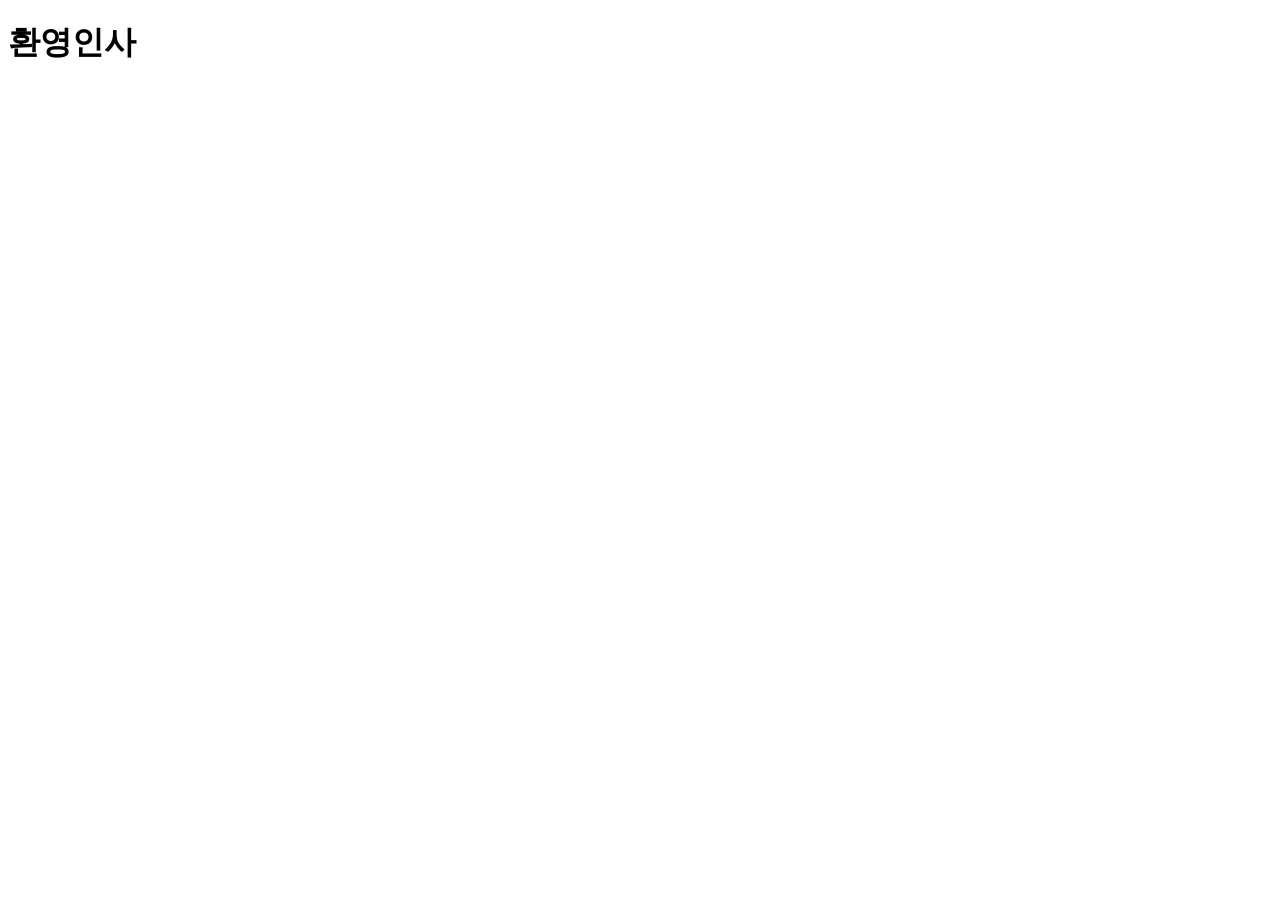
==== index.html @ 6e4f1d34 "첫 번째 index.html 과제" ====
<!DOCTYPE html>
<html lang="en">
<head>
    <meta charset="UTF-8">
    <meta name="viewport" content="width=device-width, initial-scale=1.0">
    <title>[과제] Project 구성과 index.html 생성</title>
</head>
<body>
    <h1>환영인사</h1>
</body>
</html>
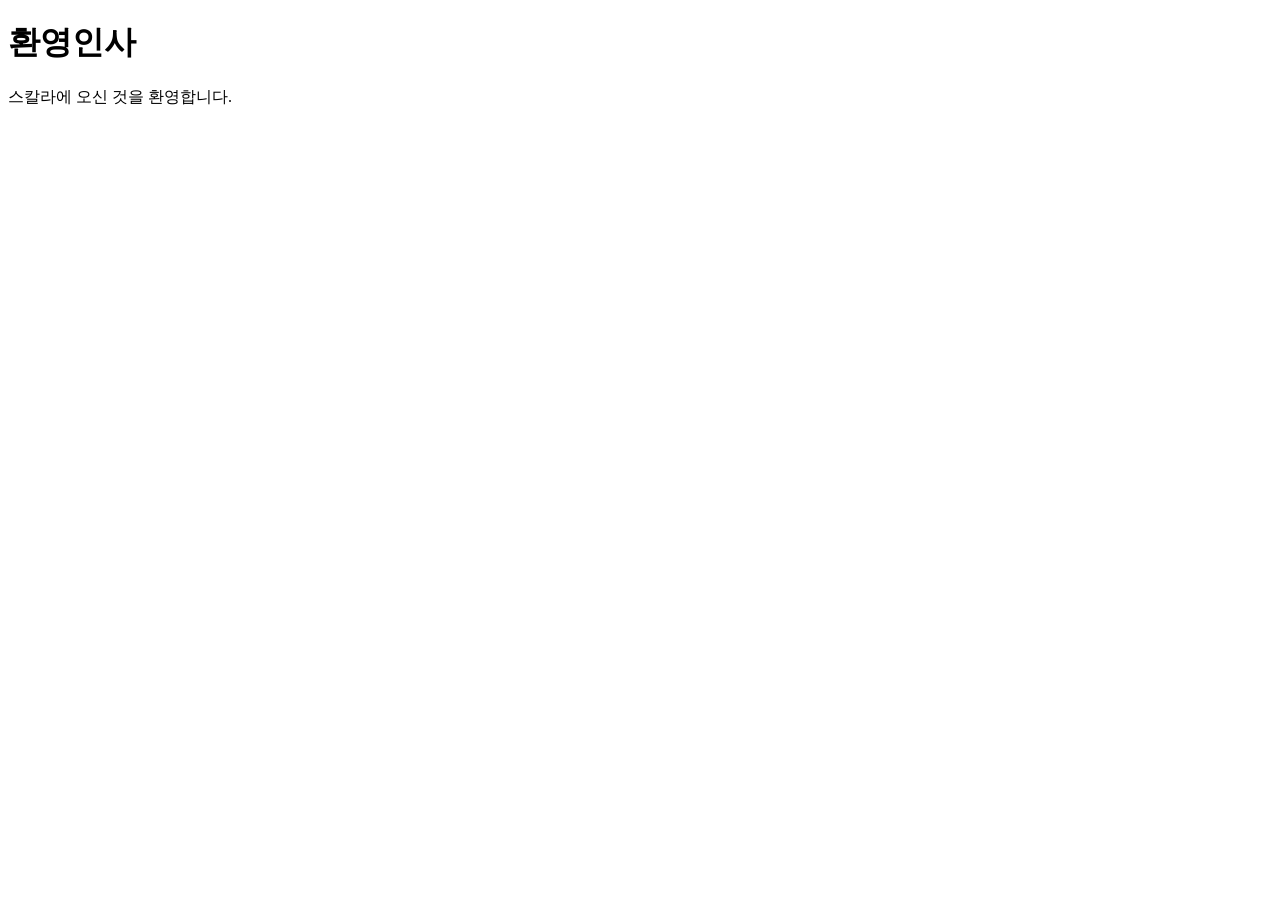
==== commit 26767464: "index.html 과제 완료" ====
--- a/index.html
+++ b/index.html
@@ -7,5 +7,6 @@
 </head>
 <body>
     <h1>환영인사</h1>
+    <p>스칼라에 오신 것을 환영합니다.</p>
 </body>
 </html>
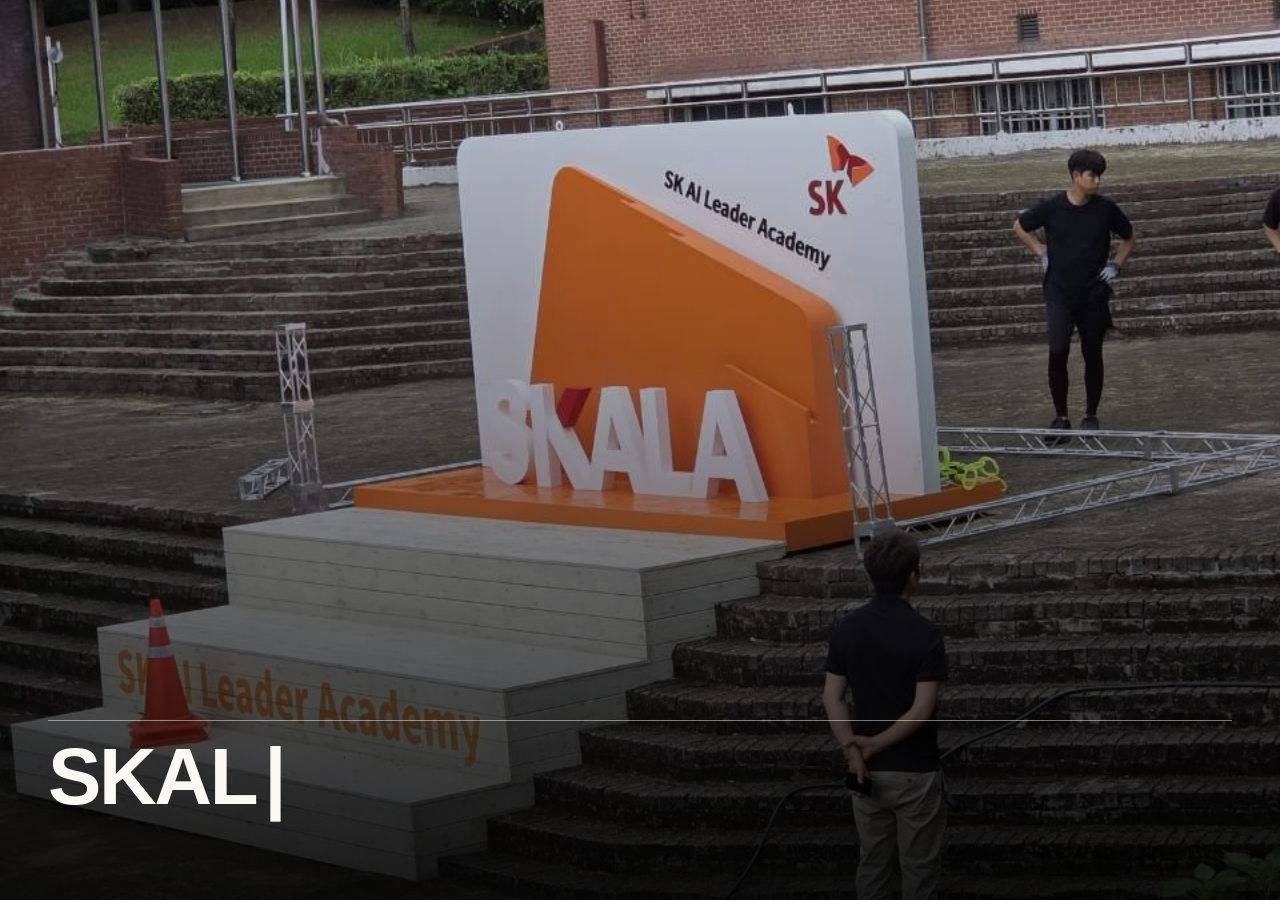
==== commit 01d68860: "두 번째 커밋" ====
--- a/index.html
+++ b/index.html
@@ -1,12 +1,71 @@
 <!DOCTYPE html>
-<html lang="en">
+<html lang="ko">
 <head>
     <meta charset="UTF-8">
     <meta name="viewport" content="width=device-width, initial-scale=1.0">
-    <title>[과제] Project 구성과 index.html 생성</title>
+    <title>SKALA - 메인</title>
+    <link rel="stylesheet" href="css/style.css">
 </head>
 <body>
-    <h1>환영인사</h1>
-    <p>스칼라에 오신 것을 환영합니다.</p>
+    <div class="stage">
+        <section id="hero-screen" class="hero-screen">
+            <div class="hero-image-wrap">
+                <img class="hero-bg-image" src="images/welcome.jpg" alt="SKALA 환영 이미지" width="960" height="1280">
+                <div class="hero-overlay"></div>
+            </div>
+            <div class="hero-bottom-bar">
+                <div class="hero-text">
+                    <h1 aria-label="SKALA"><span id="typewriter" aria-hidden="true"></span><span class="cursor" aria-hidden="true">|</span></h1>
+                    <p id="hero-sub" class="hero-sub">환영합니다.</p>
+                </div>
+                <button type="button" id="start-btn" class="hero-click">
+                    <span>시작하기</span>
+                    <span class="arrow" aria-hidden="true">&rarr;</span>
+                </button>
+            </div>
+        </section>
+
+        <section id="category-screen" class="category-screen">
+            <main id="categories" class="category-list">
+                <section class="category-item">
+                    <h3>소개합니다</h3>
+                    <p>진지함과 장난기 사이 어딘가입니다.
+해야 할 일에는 누구보다 진심이고, 사람들과는 편하게 웃는 걸 좋아합니다..</p>
+                    <a href="myProfile.html">바로가기</a>
+                </section>
+                <section class="category-item">
+                    <h3>내 강의 일정</h3>
+                    <p>월요일부터 금요일까지, SKALA의 강의 일정을 확인해보세요.</p>
+                    <span class="category-stat">이번 주 18개 강의</span>
+                    <a href="myClass.html">바로가기</a>
+                </section>
+                <section class="category-item">
+                    <h3>회원가입</h3>
+                    <p>SKALA-FRONT의 새로운 얼굴이 되어보세요.</p>
+                    <a href="signUp.html">바로가기</a>
+                </section>
+                
+                <section class="category-item">
+                    <h3>회원가입결과</h3>
+                    <p>방금 입력한 정보, 여기서 바로 확인하세요.</p>
+                    <span class="category-note">회원가입을 먼저 완료해야 결과를 볼 수 있어요</span>
+                    <a href="signUpResult.html">바로가기</a>
+                </section>
+                <section class="category-item">
+                    <h3>내 여행지</h3>
+                    <p>다녀온 곳들을 모아둔 여행 기록입니다.</p>
+                    <span class="category-stat">6곳의 기록</span>
+                    <a href="myTrip.html">바로가기</a>
+                </section>
+            </main>
+
+            <footer class="site-footer">
+                <button type="button" id="replay-intro-btn" class="replay-intro-btn">인트로 다시 보기</button>
+                <p>&copy; 2026 SKALA</p>
+            </footer>
+        </section>
+    </div>
+
+    <script src="js/script.js"></script>
 </body>
-</html>+</html>
--- a/css/style.css
+++ b/css/style.css
@@ -0,0 +1,1372 @@
+:root {
+    --bg: #FFFFFF;
+    --bg-alt: #F2F1EE;
+    --surface: #FFFFFF;
+    --text: #111111;
+    --text-muted: #6B6B6B;
+    --accent: #E8402E;
+    --accent-dark: #C22F20;
+    --border: #E4E2DE;
+    --on-accent: #FFFFFF;
+}
+
+* {
+    box-sizing: border-box;
+}
+
+html, body {
+    height: 100%;
+}
+
+body {
+    margin: 0;
+    background: var(--bg);
+    color: var(--text);
+    font-family: -apple-system, "Helvetica Neue", "Segoe UI", "Malgun Gothic", sans-serif;
+    line-height: 1.5;
+    display: flex;
+    flex-direction: column;
+    min-height: 100%;
+}
+
+a {
+    color: var(--accent-dark);
+    text-decoration: none;
+}
+
+a:hover {
+    text-decoration: underline;
+}
+
+/* 접근성: 키보드 포커스 표시 */
+a:focus-visible,
+button:focus-visible,
+input:focus-visible,
+select:focus-visible,
+textarea:focus-visible {
+    outline: 2px solid var(--accent);
+    outline-offset: 2px;
+}
+
+/* 접근성: 모션 최소화 설정 시 애니메이션/전환 축소 */
+@media (prefers-reduced-motion: reduce) {
+    *,
+    *::before,
+    *::after {
+        animation-duration: 0.001ms !important;
+        animation-iteration-count: 1 !important;
+        transition-duration: 0.001ms !important;
+        scroll-behavior: auto !important;
+    }
+}
+
+/* 공통 상단 네비게이션 (index.html 제외 5개 페이지) : 좌측 메인 로고 + 우측 링크 */
+.site-nav {
+    flex: 0 0 auto;
+    position: sticky;
+    top: 0;
+    z-index: 10;
+    display: flex;
+    align-items: center;
+    justify-content: space-between;
+    gap: 1.5rem;
+    padding: 0.75rem 2rem;
+    background: var(--surface);
+    border-bottom: 1px solid var(--border);
+}
+
+.nav-brand {
+    font-weight: 800;
+    font-size: 1.15rem;
+    letter-spacing: 0.02em;
+    color: var(--accent);
+}
+
+.nav-links {
+    list-style: none;
+    display: flex;
+    gap: 1.5rem;
+    margin: 0;
+    padding: 0;
+}
+
+.site-nav a {
+    color: var(--text);
+    font-weight: 600;
+    display: inline-flex;
+    align-items: center;
+    min-height: 44px; /* 터치 영역 확보 */
+}
+
+.site-nav a[aria-current="page"] {
+    color: var(--accent);
+}
+
+.nav-toggle {
+    display: none;
+    flex-direction: column;
+    justify-content: center;
+    gap: 5px;
+    width: 44px;
+    height: 44px;
+    padding: 10px;
+    background: none;
+    border: 1px solid var(--border);
+    cursor: pointer;
+}
+
+.nav-toggle span {
+    display: block;
+    width: 100%;
+    height: 2px;
+    background: var(--text);
+}
+
+/* 히어로 화면 / 카테고리 화면을 같은 자리에 겹쳐서 전환(crossfade) */
+.stage {
+    position: relative;
+    display: grid;
+    flex: 1 1 auto;
+    min-height: 0;
+}
+
+.stage > section {
+    grid-area: 1 / 1;
+    height: 100%;
+    min-height: 100%;
+}
+
+/* 히어로 화면: 기본값은 숨김 상태 - JS가 켜졌을 때만 인트로로 덮어씌움(JS 미동작 시에도 카테고리 화면이 항상 보이도록) */
+.hero-screen {
+    position: relative;
+    display: flex;
+    align-items: flex-end;
+    overflow: hidden;
+    opacity: 0;
+    transform: translateY(0);
+    pointer-events: none;
+    transition: opacity 0.6s ease, transform 0.6s ease;
+    z-index: 2;
+}
+
+.hero-image-wrap {
+    position: absolute;
+    inset: 0;
+    overflow: hidden;
+}
+
+.hero-bg-image {
+    width: 100%;
+    height: 100%;
+    object-fit: cover;
+    display: block;
+}
+
+.hero-overlay {
+    position: absolute;
+    inset: 0;
+    background: linear-gradient(to top, rgba(0, 0, 0, 0.88) 0%, rgba(0, 0, 0, 0.35) 55%, rgba(0, 0, 0, 0.1) 100%);
+}
+
+.hero-bottom-bar {
+    position: relative;
+    z-index: 1;
+    width: 100%;
+    display: flex;
+    align-items: flex-end;
+    justify-content: space-between;
+    gap: 2rem;
+    padding: 0 3rem 3rem;
+}
+
+.hero-bottom-bar::before {
+    content: '';
+    position: absolute;
+    top: -1rem;
+    left: 3rem;
+    right: 3rem;
+    height: 1px;
+    background: rgba(255, 255, 255, 0.45);
+}
+
+.hero-text {
+    color: #FBF9F3;
+}
+
+.hero-text h1 {
+    margin: 0;
+    font-size: 5rem;
+    font-weight: 800;
+    letter-spacing: -0.03em;
+    line-height: 1.02;
+}
+
+.cursor {
+    display: inline-block;
+    margin-left: 0.1em;
+    animation: blink 0.9s step-end infinite;
+}
+
+@keyframes blink {
+    0%, 49% { opacity: 1; }
+    50%, 100% { opacity: 0; }
+}
+
+.hero-sub {
+    margin: 0.5rem 0 0;
+    font-size: 1.1rem;
+    font-weight: 400;
+    color: rgba(251, 249, 243, 0.85);
+    opacity: 0;
+    transform: translateY(8px);
+    transition: opacity 0.6s ease, transform 0.6s ease;
+}
+
+.hero-sub.visible {
+    opacity: 1;
+    transform: translateY(0);
+}
+
+.hero-click {
+    flex-shrink: 0;
+    display: flex;
+    align-items: center;
+    gap: 0.5rem;
+    background: none;
+    border: none;
+    color: #FBF9F3;
+    font-size: 1rem;
+    font-weight: 600;
+    cursor: pointer;
+    padding: 0;
+    opacity: 0;
+    transform: translateY(8px);
+    transition: opacity 0.6s ease, transform 0.6s ease, color 0.2s ease;
+}
+
+.hero-click.visible {
+    opacity: 1;
+    transform: translateY(0);
+}
+
+.hero-click:hover {
+    color: var(--accent);
+}
+
+.hero-click .arrow {
+    transition: transform 0.2s ease;
+}
+
+.hero-click:hover .arrow {
+    transform: translateX(4px);
+}
+
+/* 카테고리 화면: 기본값이 곧 "도착 화면" - JS 없이도 바로 이용 가능 */
+.category-screen {
+    display: flex;
+    flex-direction: column;
+    justify-content: flex-start;
+    overflow-y: auto;
+    opacity: 1;
+    transform: translateY(0);
+    pointer-events: auto;
+    transition: opacity 0.6s ease, transform 0.6s ease;
+    z-index: 1;
+}
+
+/* JS가 인트로를 재생 중일 때만 히어로를 위에 덮어씌우고 카테고리를 잠시 가림 */
+.stage.intro-active .hero-screen {
+    opacity: 1;
+    pointer-events: auto;
+    z-index: 2;
+}
+
+.stage.intro-active .category-screen {
+    opacity: 0;
+    transform: translateY(24px);
+    pointer-events: none;
+}
+
+.category-list {
+    display: flex;
+    flex-direction: column;
+    gap: 1.5rem;
+    padding: 3rem;
+    max-width: 760px;
+    margin: 0 auto;
+    width: 100%;
+}
+
+.category-item {
+    width: 100%;
+    background: var(--surface);
+    border: 1px solid var(--border);
+    border-top: 3px solid var(--accent);
+    border-radius: 0;
+    padding: 1.75rem;
+    opacity: 1;
+    transform: translateY(0);
+    transition: opacity 0.5s ease, transform 0.5s ease;
+}
+
+/* 인트로 재생 중에만 카드를 숨겨뒀다가, intro-active가 풀리는 순간 revealed의 순서 지연과 함께 하나씩 나타나게 함 */
+.stage.intro-active .category-item {
+    opacity: 0;
+    transform: translateY(16px);
+}
+
+.category-list.revealed .category-item:nth-child(1) { transition-delay: 0.15s; }
+.category-list.revealed .category-item:nth-child(2) { transition-delay: 0.3s; }
+.category-list.revealed .category-item:nth-child(3) { transition-delay: 0.45s; }
+.category-list.revealed .category-item:nth-child(4) { transition-delay: 0.6s; }
+.category-list.revealed .category-item:nth-child(5) { transition-delay: 0.75s; }
+
+.category-item h3 {
+    margin-top: 0;
+    font-size: 1.15rem;
+    font-weight: 800;
+    letter-spacing: -0.01em;
+    color: var(--text);
+}
+
+.category-item p {
+    color: var(--text-muted);
+    min-height: 2.5rem;
+}
+
+.category-item a {
+    font-weight: 600;
+    color: var(--accent-dark);
+}
+
+.category-note {
+    display: block;
+    margin: 0.4rem 0 0.75rem;
+    font-size: 0.8rem;
+    font-style: italic;
+    color: var(--text-muted);
+}
+
+/* 푸터 */
+.site-footer {
+    text-align: center;
+    padding: 1.5rem;
+    color: var(--text-muted);
+}
+
+.replay-intro-btn {
+    display: inline-block;
+    margin-bottom: 0.5rem;
+    background: none;
+    border: none;
+    color: var(--text-muted);
+    font-size: 0.85rem;
+    text-decoration: underline;
+    cursor: pointer;
+    padding: 0.25rem;
+}
+
+.replay-intro-btn:hover {
+    color: var(--accent);
+}
+
+/* 모바일 대응 */
+@media (max-width: 768px) {
+    .site-nav {
+        padding: 0.75rem 1rem;
+    }
+
+    .nav-toggle {
+        display: flex;
+    }
+
+    .nav-links {
+        display: none;
+        flex-direction: column;
+        gap: 0;
+        position: absolute;
+        top: 100%;
+        left: 0;
+        right: 0;
+        background: var(--surface);
+        border-bottom: 1px solid var(--border);
+        padding: 0.5rem 0;
+    }
+
+    .nav-links.open {
+        display: flex;
+    }
+
+    .nav-links li {
+        width: 100%;
+    }
+
+    .site-nav a {
+        width: 100%;
+        padding: 0.85rem 1.5rem;
+    }
+
+    .hero-bottom-bar {
+        flex-direction: column;
+        align-items: flex-start;
+        gap: 1rem;
+        padding: 0 1.25rem 1.5rem;
+    }
+
+    .hero-bottom-bar::before {
+        left: 1.25rem;
+        right: 1.25rem;
+    }
+
+    .hero-text h1 {
+        font-size: 2.75rem;
+    }
+
+    .category-list {
+        padding: 1.25rem;
+        gap: 1rem;
+    }
+
+    .category-item {
+        padding: 1.25rem;
+    }
+}
+
+@media (max-width: 420px) {
+    .hero-text h1 {
+        font-size: 2.1rem;
+    }
+}
+
+/* 내소개: 풀페이지 스크롤 스냅 */
+.profile-scroll {
+    flex: 1 1 auto;
+    min-height: 0;
+    overflow-y: scroll;
+    scroll-snap-type: y mandatory;
+    scroll-behavior: smooth;
+}
+
+/* 현재 스크롤 위치를 알려주는 섹션 점 네비게이션 */
+.section-dots {
+    position: fixed;
+    right: 1.5rem;
+    top: 50%;
+    transform: translateY(-50%);
+    z-index: 6;
+    display: flex;
+    flex-direction: column;
+    gap: 0.5rem;
+}
+
+.section-dots a {
+    display: flex;
+    align-items: center;
+    justify-content: center;
+    width: 20px;
+    height: 20px;
+}
+
+.section-dots a .dot {
+    display: block;
+    width: 8px;
+    height: 8px;
+    background: var(--surface);
+    border: 1px solid var(--border);
+    transition: background 0.2s ease, transform 0.2s ease, border-color 0.2s ease;
+}
+
+.section-dots a:hover .dot {
+    border-color: var(--text-muted);
+}
+
+.section-dots a.active .dot {
+    background: var(--accent);
+    border-color: var(--accent);
+    transform: scale(1.35);
+}
+
+@media (max-width: 900px) {
+    .section-dots {
+        display: none;
+    }
+}
+
+.profile-section {
+    height: 100%;
+    min-height: 100%;
+    scroll-snap-align: start;
+    display: flex;
+    flex-direction: column;
+    justify-content: center;
+    padding: 3rem;
+    border-bottom: 1px solid var(--border);
+}
+
+.profile-section:nth-child(even) {
+    background: var(--bg-alt);
+}
+
+.section-index {
+    display: inline-block;
+    color: var(--accent);
+    font-weight: 600;
+    font-size: 0.95rem;
+    letter-spacing: 0.18em;
+    padding-bottom: 0.5rem;
+    margin-bottom: 1.25rem;
+    border-bottom: 1px solid rgba(232, 64, 46, 0.35);
+}
+
+.profile-section-inner {
+    max-width: 640px;
+    margin: 0 auto;
+    width: 100%;
+}
+
+.profile-section h2 {
+    margin: 0 0 1rem;
+    font-size: 2.4rem;
+    font-weight: 800;
+    letter-spacing: -0.01em;
+}
+
+.profile-section p {
+    color: var(--text-muted);
+    font-size: 1.05rem;
+}
+
+.profile-photo {
+    width: 140px;
+    height: 140px;
+    border-radius: 0;
+    border: 1px solid var(--border);
+    background: var(--surface);
+    object-fit: cover;
+    display: block;
+    margin-bottom: 1.5rem;
+}
+
+.profile-section-inner--split {
+    max-width: 1100px;
+    margin: 0 auto;
+    display: flex;
+    align-items: center;
+    gap: 3rem;
+}
+
+.profile-section-text {
+    flex: 1 1 380px;
+    min-width: 0;
+}
+
+.section-photo {
+    flex: 1 1 420px;
+    width: 420px;
+    height: 420px;
+    max-width: 45vw;
+    object-fit: cover;
+    border-radius: 0;
+    border: 1px solid var(--border);
+    box-shadow: 0 20px 40px -16px rgba(0, 0, 0, 0.6);
+}
+
+@media (max-width: 768px) {
+    .profile-section-inner--split {
+        flex-direction: column-reverse;
+        gap: 1.5rem;
+    }
+
+    .section-photo {
+        width: 100%;
+        max-width: 100%;
+        height: 320px;
+    }
+}
+
+.sub-label {
+    margin: 1.25rem 0 0.6rem;
+    font-size: 0.95rem;
+    font-weight: 700;
+    color: var(--text-muted);
+    text-transform: uppercase;
+    letter-spacing: 0.05em;
+}
+
+.sub-label:first-of-type {
+    margin-top: 0.5rem;
+}
+
+.tag-list {
+    list-style: none;
+    display: flex;
+    flex-wrap: wrap;
+    gap: 0.5rem 1.5rem;
+    padding: 0;
+    margin: 0;
+}
+
+.tag-list li {
+    padding: 0 0 0.2rem;
+    border: none;
+    border-bottom: 2px solid var(--border);
+    background: none;
+    border-radius: 0;
+    color: var(--text);
+    font-size: 0.95rem;
+}
+
+.memory-tags li::before {
+    content: '\2022';
+    display: inline-block;
+    margin-right: 0.4rem;
+    opacity: 0.5;
+}
+
+.memory-tags li.tag-active {
+    background: none;
+    border-bottom-color: var(--accent);
+    color: var(--accent);
+    font-weight: 700;
+}
+
+.memory-tags li.tag-active::before {
+    opacity: 0.85;
+}
+
+.timeline-list,
+.contact-list {
+    list-style: none;
+    padding: 0;
+    margin: 0;
+    display: flex;
+    flex-direction: column;
+    gap: 1rem;
+}
+
+.timeline-list li,
+.contact-list li {
+    border-left: 3px solid var(--accent);
+    padding-left: 1rem;
+}
+
+.timeline-list strong,
+.contact-list strong {
+    display: block;
+    color: var(--text);
+}
+
+.timeline-list span,
+.contact-list span {
+    color: var(--text-muted);
+}
+
+@media (max-width: 768px) {
+    .profile-section {
+        padding: 2rem 1.25rem;
+    }
+
+    .profile-section h2 {
+        font-size: 1.6rem;
+    }
+}
+
+/* 내 강의 일정 */
+.class-page {
+    max-width: 1000px;
+    margin: 0 auto;
+    padding: 3rem 2rem;
+    width: 100%;
+}
+
+.class-header {
+    text-align: center;
+    margin-bottom: 1.5rem;
+}
+
+.class-header h1 {
+    margin: 0 0 0.5rem;
+    font-size: 2.5rem;
+    font-weight: 800;
+    letter-spacing: -0.01em;
+}
+
+.class-header p {
+    color: var(--text-muted);
+    margin: 0;
+}
+
+.legend {
+    list-style: none;
+    display: flex;
+    justify-content: center;
+    flex-wrap: wrap;
+    gap: 1.5rem;
+    padding: 0;
+    margin: 0 0 1.25rem;
+}
+
+.legend li {
+    display: flex;
+    align-items: center;
+    gap: 0.45rem;
+    color: var(--text-muted);
+    font-size: 0.85rem;
+}
+
+.legend-dot {
+    width: 0.7rem;
+    height: 0.7rem;
+    border-radius: 0;
+    border: 1px solid var(--border);
+}
+
+.scroll-hint {
+    display: block;
+    text-align: right;
+    color: var(--text-muted);
+    font-size: 0.85rem;
+    margin: 0 0 0.5rem;
+}
+
+/* 시간표(min-width:840px)가 여유 있게 들어가는 너비부터 힌트를 숨김 */
+@media (min-width: 921px) {
+    .scroll-hint {
+        display: none;
+    }
+}
+
+.table-scroll {
+    overflow-x: auto;
+    padding: 0.5rem 0 1rem;
+}
+
+.schedule-table {
+    width: 100%;
+    min-width: 840px;
+    border-collapse: separate;
+    border-spacing: 12px 8px;
+    background: transparent;
+}
+
+.schedule-table th,
+.schedule-table td {
+    border: none;
+    padding: 0.9rem 0.75rem;
+    text-align: center;
+    vertical-align: middle;
+    font-size: 0.9rem;
+    line-height: 1.4;
+}
+
+.schedule-table thead th {
+    background: var(--accent);
+    color: var(--on-accent);
+    font-weight: 600;
+    white-space: nowrap;
+    border-radius: 0;
+}
+
+.schedule-table thead th.today-header {
+    background: var(--accent-dark);
+}
+
+.schedule-table thead th.today-header::after {
+    content: '오늘';
+    display: block;
+    font-size: 0.65rem;
+    font-weight: 600;
+    opacity: 0.85;
+    margin-top: 0.15rem;
+}
+
+.schedule-table tbody th {
+    background: transparent;
+    color: var(--text-muted);
+    font-weight: 600;
+    white-space: nowrap;
+    text-align: right;
+    padding-right: 1rem;
+}
+
+.schedule-table tbody td.course {
+    background: var(--surface);
+    border-radius: 0;
+    box-shadow: 0 4px 12px rgba(0, 0, 0, 0.35);
+}
+
+.course-dev {
+    border-left: 4px solid #2E7BC4 !important;
+}
+
+.course-theory {
+    border-left: 4px solid #C97A1F !important;
+}
+
+.course-project {
+    border-left: 4px solid #7B4FC9 !important;
+}
+
+.legend .course-dev,
+.legend .course-theory,
+.legend .course-project {
+    border-left: none;
+}
+
+.legend .course-dev { background: #2E7BC4; }
+.legend .course-theory { background: #C97A1F; }
+.legend .course-project { background: #7B4FC9; }
+
+.lunch-time {
+    background: var(--bg-alt);
+    border: 2px dashed var(--accent);
+    border-radius: 0;
+    color: var(--accent);
+    font-weight: 700;
+}
+
+.empty-slot {
+    background: transparent;
+    box-shadow: none;
+    border: 1px dashed var(--border);
+    border-radius: 0;
+}
+
+.course.active-class {
+    position: relative;
+    border: 2px solid var(--accent);
+    animation: schedule-glow 2s ease-out infinite;
+}
+
+.course.active-class::after {
+    content: '지금 수업';
+    position: absolute;
+    top: -0.6rem;
+    right: 0.5rem;
+    background: var(--accent);
+    color: var(--on-accent);
+    font-size: 0.7rem;
+    font-weight: 700;
+    padding: 0.15rem 0.5rem;
+    border-radius: 0;
+}
+
+@keyframes schedule-glow {
+    0% { box-shadow: 0 4px 12px rgba(0, 0, 0, 0.35), 0 0 0 0 rgba(232, 64, 46, 0.45); }
+    70% { box-shadow: 0 4px 12px rgba(0, 0, 0, 0.35), 0 0 0 10px rgba(232, 64, 46, 0); }
+    100% { box-shadow: 0 4px 12px rgba(0, 0, 0, 0.35), 0 0 0 0 rgba(232, 64, 46, 0); }
+}
+
+@media (max-width: 768px) {
+    .class-page {
+        padding: 2rem 1.25rem;
+    }
+}
+
+/* 회원가입 */
+.form-page {
+    max-width: 760px;
+    margin: 0 auto;
+    padding: 3rem 2rem;
+    width: 100%;
+}
+
+.form-header {
+    text-align: center;
+    margin-bottom: 2rem;
+}
+
+.form-header h1 {
+    margin: 0 0 0.5rem;
+    font-size: 2.5rem;
+    font-weight: 800;
+    letter-spacing: -0.01em;
+}
+
+.form-header p {
+    color: var(--text-muted);
+    margin: 0;
+}
+
+.signup-form fieldset {
+    border: 1px solid var(--border);
+    border-radius: 0;
+    padding: 1.75rem;
+    margin: 0 0 2rem;
+}
+
+.signup-form legend {
+    font-weight: 700;
+    font-size: 1rem;
+    padding: 0 0.5rem;
+    color: var(--text);
+}
+
+.form-row {
+    display: flex;
+    flex-direction: column;
+    gap: 0.4rem;
+    max-width: 420px;
+    margin-bottom: 1.25rem;
+}
+
+.form-row:last-child {
+    margin-bottom: 0;
+}
+
+.form-row label,
+.row-label {
+    font-weight: 600;
+    font-size: 0.9rem;
+    color: var(--text);
+}
+
+.required-mark {
+    font-size: 0.75rem;
+    font-weight: 600;
+    color: var(--accent);
+    margin-left: 0.5rem;
+}
+
+.field-error {
+    display: block;
+    font-size: 0.8rem;
+    font-weight: 600;
+    color: var(--accent);
+    margin-top: 0.3rem;
+}
+
+input[type="text"],
+input[type="password"],
+input[type="tel"],
+input[type="date"],
+select,
+textarea {
+    width: 100%;
+    padding: 0.65rem 0.75rem;
+    border: 1px solid var(--border);
+    border-radius: 0;
+    background: var(--surface);
+    color: var(--text);
+    font-size: 0.95rem;
+    font-family: inherit;
+}
+
+input:focus,
+select:focus,
+textarea:focus {
+    outline: 2px solid var(--accent);
+    outline-offset: 1px;
+    border-color: var(--accent);
+}
+
+textarea {
+    min-height: 110px;
+    resize: vertical;
+}
+
+.password-field {
+    display: flex;
+    align-items: stretch;
+    gap: 0.5rem;
+}
+
+.password-field input {
+    flex: 1 1 auto;
+    min-width: 0;
+}
+
+.password-toggle {
+    flex: 0 0 auto;
+    padding: 0 0.85rem;
+    border: 1px solid var(--border);
+    background: var(--bg-alt);
+    color: var(--text);
+    font-size: 0.8rem;
+    font-weight: 600;
+    cursor: pointer;
+    white-space: nowrap;
+}
+
+.password-toggle:hover {
+    border-color: var(--text);
+}
+
+.inline-group {
+    display: flex;
+    align-items: center;
+    gap: 0.5rem;
+}
+
+.inline-group input {
+    flex: 1 1 0;
+    width: auto;
+    min-width: 0;
+}
+
+.inline-group select {
+    flex: 0 0 auto;
+    width: auto;
+}
+
+.at-sign {
+    color: var(--text-muted);
+}
+
+.radio-group,
+.checkbox-group {
+    display: flex;
+    flex-direction: column;
+    gap: 0.6rem;
+}
+
+.radio-group label,
+.checkbox-group label {
+    display: flex;
+    align-items: center;
+    gap: 0.5rem;
+    font-weight: 400;
+    font-size: 0.95rem;
+}
+
+.google-btn {
+    display: inline-flex;
+    align-items: center;
+    gap: 0.6rem;
+    padding: 0.75rem 1.5rem;
+    border: 1px solid var(--text);
+    border-radius: 0;
+    background: none;
+    color: var(--text);
+    font-size: 0.95rem;
+    font-weight: 600;
+    cursor: pointer;
+}
+
+.google-btn:hover {
+    background: var(--bg-alt);
+}
+
+.form-note {
+    margin: 0.6rem 0 0;
+    font-size: 0.8rem;
+    font-style: italic;
+    color: var(--text-muted);
+}
+
+.form-note--active {
+    color: var(--accent);
+    font-weight: 600;
+    font-style: normal;
+}
+
+.divider {
+    display: flex;
+    align-items: center;
+    gap: 1rem;
+    margin: 1.5rem 0 0;
+    color: var(--text-muted);
+    font-size: 0.85rem;
+}
+
+.divider::before,
+.divider::after {
+    content: '';
+    flex: 1;
+    height: 1px;
+    background: var(--border);
+}
+
+.form-actions {
+    display: flex;
+    gap: 1rem;
+    margin-top: 1rem;
+}
+
+.btn-primary,
+.btn-secondary {
+    padding: 0.85rem 2rem;
+    border-radius: 0;
+    font-weight: 700;
+    font-size: 0.95rem;
+    cursor: pointer;
+}
+
+.btn-primary {
+    background: var(--accent);
+    border: 1px solid var(--accent);
+    color: var(--on-accent);
+}
+
+.btn-primary:hover {
+    background: var(--accent-dark);
+    border-color: var(--accent-dark);
+}
+
+.btn-secondary {
+    background: none;
+    border: 1px solid var(--border);
+    color: var(--text);
+}
+
+.btn-secondary:hover {
+    border-color: var(--text);
+}
+
+@media (max-width: 768px) {
+    .form-page {
+        padding: 2rem 1.25rem;
+    }
+
+    .signup-form fieldset {
+        padding: 1.25rem;
+    }
+}
+
+/* 회원가입 결과 */
+.result-divider {
+    border: none;
+    border-top: 1px solid var(--border);
+    margin: 1.5rem 0 2rem;
+}
+
+.result-section {
+    margin-bottom: 2.5rem;
+}
+
+.result-section:last-child {
+    margin-bottom: 0;
+}
+
+.result-section h2 {
+    font-size: 1.4rem;
+    font-weight: 800;
+    letter-spacing: -0.01em;
+    margin: 0 0 1rem;
+}
+
+.result-section > p {
+    color: var(--text-muted);
+    margin: 0 0 1rem;
+}
+
+.notice-list {
+    margin: 0;
+    padding-left: 1.25rem;
+    color: var(--text-muted);
+    display: flex;
+    flex-direction: column;
+    gap: 0.5rem;
+}
+
+.notice-list li {
+    line-height: 1.5;
+}
+
+.jump-list {
+    list-style: none;
+    margin: 0;
+    padding: 0;
+    display: flex;
+    flex-direction: column;
+    gap: 0.75rem;
+}
+
+.jump-list a {
+    display: inline-block;
+    font-weight: 600;
+    color: var(--text);
+    border-bottom: 2px solid var(--border);
+    padding-bottom: 0.2rem;
+}
+
+.jump-list a:hover {
+    color: var(--accent);
+    border-bottom-color: var(--accent);
+}
+
+.result-list {
+    margin: 0;
+}
+
+.result-row {
+    display: flex;
+    justify-content: space-between;
+    gap: 2rem;
+    padding: 1rem 0;
+    border-bottom: 1px solid var(--border);
+}
+
+.result-row[hidden] {
+    display: none;
+}
+
+.result-row dt {
+    flex: 0 0 140px;
+    font-weight: 600;
+    color: var(--text-muted);
+}
+
+.result-row dd {
+    flex: 1;
+    margin: 0;
+    text-align: left;
+    color: var(--text);
+}
+
+.result-empty {
+    padding: 2rem 0;
+}
+
+.result-empty p {
+    color: var(--text-muted);
+    margin: 0 0 1.25rem;
+}
+
+a.btn-primary {
+    display: inline-block;
+    text-decoration: none;
+}
+
+@media (max-width: 600px) {
+    .result-row {
+        flex-direction: column;
+        gap: 0.35rem;
+    }
+
+    .result-row dt {
+        flex: none;
+    }
+}
+
+/* 내 여행지: myProfile과 동일한 풀페이지 스크롤 스냅 재사용 + 홀짝 섹션 좌우 반전 */
+.trip-scroll .profile-section:nth-child(even) .profile-section-inner--split {
+    flex-direction: row-reverse;
+    justify-content: flex-end;
+}
+
+.trip-scroll .profile-section-inner--split {
+    max-width: 1400px;
+}
+
+.trip-scroll .profile-section-text {
+    flex: 0 1 300px;
+}
+
+.trip-scroll .section-photo {
+    flex: 2 1 600px;
+    width: 700px;
+    height: 700px;
+    max-width: 62vw;
+    max-height: 78vh;
+}
+
+@media (max-width: 768px) {
+    .trip-scroll .section-photo {
+        height: 55vh;
+    }
+}
+
+.trip-scroll .photo-frame {
+    flex: 0 0 auto;
+    width: 380px; /* 액자(사진) 전체 크기: 이 숫자(px)를 줄이면 작아지고 늘리면 커집니다 */
+    background: var(--surface);
+    border: 1px solid var(--border);
+    padding: 22px; /* 액자 매트 두께: 사진과 테두리 사이 여백 */
+    box-shadow: 0 20px 40px -18px rgba(0, 0, 0, 0.25);
+}
+
+.trip-scroll .photo-frame img {
+    display: block;
+    width: 100%;
+    height: auto;
+}
+
+@media (max-width: 768px) {
+    .trip-scroll .photo-frame {
+        max-width: 100%;
+        padding: 14px;
+    }
+}
+
+.trip-scroll .section-photo.trip-photo-portrait {
+    width: auto;
+    height: 80vh;
+    aspect-ratio: 3 / 4;
+    max-width: 30vw;
+    max-height: 100vh;
+    object-fit: cover;
+    position: relative;
+
+}
+
+@media (max-width: 768px) {
+    .trip-scroll .section-photo.trip-photo-portrait {
+        width: 100%;
+        max-width: 100%;
+        height: auto;
+        aspect-ratio: 3 / 4;
+        max-height: 60vh;
+    }
+}
+
+/* 풍경/전경 사진(제천, 경주, 무주, 야경): 정사각형 대신 원본에 가까운 가로 비율로 넓게 보여줌 */
+.trip-scroll .section-photo.trip-photo-landscape {
+    width: 100%;
+    max-width: 720px;
+    aspect-ratio: 3 / 2;
+    height: auto;
+    max-height: none;
+    object-fit: cover;
+}
+
+@media (max-width: 768px) {
+    .trip-scroll .section-photo.trip-photo-landscape {
+        max-width: 100%;
+        aspect-ratio: 3 / 2;
+    }
+}
+
+.photo-nudge-left {
+    margin-left: -24px; /* 왼쪽으로 이동: 음수를 더 크게(예: -60px) 하면 더 왼쪽으로 이동합니다 */
+}
+
+.trip-status {
+    display: inline-block;
+    font-size: 0.8rem;
+    font-weight: 700;
+    color: var(--accent);
+    border-bottom: 2px solid var(--accent);
+    padding-bottom: 0.15rem;
+}
+
+.trip-status--wish {
+    color: var(--text-muted);
+    border-bottom-color: var(--border);
+}
+
+.trip-video-section .profile-section-inner {
+    margin: 0 auto;    /* 전북대 축제 섹션 전체(제목+영상)를 화면 가운데로 정렬 */
+    text-align: center;
+}
+
+.trip-video {
+    width: auto;
+    height: auto;
+    max-width: 840px; /* 영상 가로 최대 크기: 이 숫자(px)를 키우면 커집니다 */
+    max-height: 720px; /* 영상 세로 최대 크기: 세로 영상이라 이 값이 실제 크기를 좌우함 - 키우면 커집니다 */
+    display: block;
+    margin-top: 24px;   /* 위쪽 위치: 숫자(px)를 키우면 아래로 내려갑니다 */
+    margin-left: auto;  /* 가운데 정렬을 위해 auto로 설정 (좌우 여백이 같아짐) */
+    margin-right: auto;
+    border: 1px solid var(--border);
+    background: #000;
+    
+}
+
+@media (max-width: 900px) {
+    .trip-video {
+        max-width: 80%;
+        max-height: 5000px;
+    }
+}
